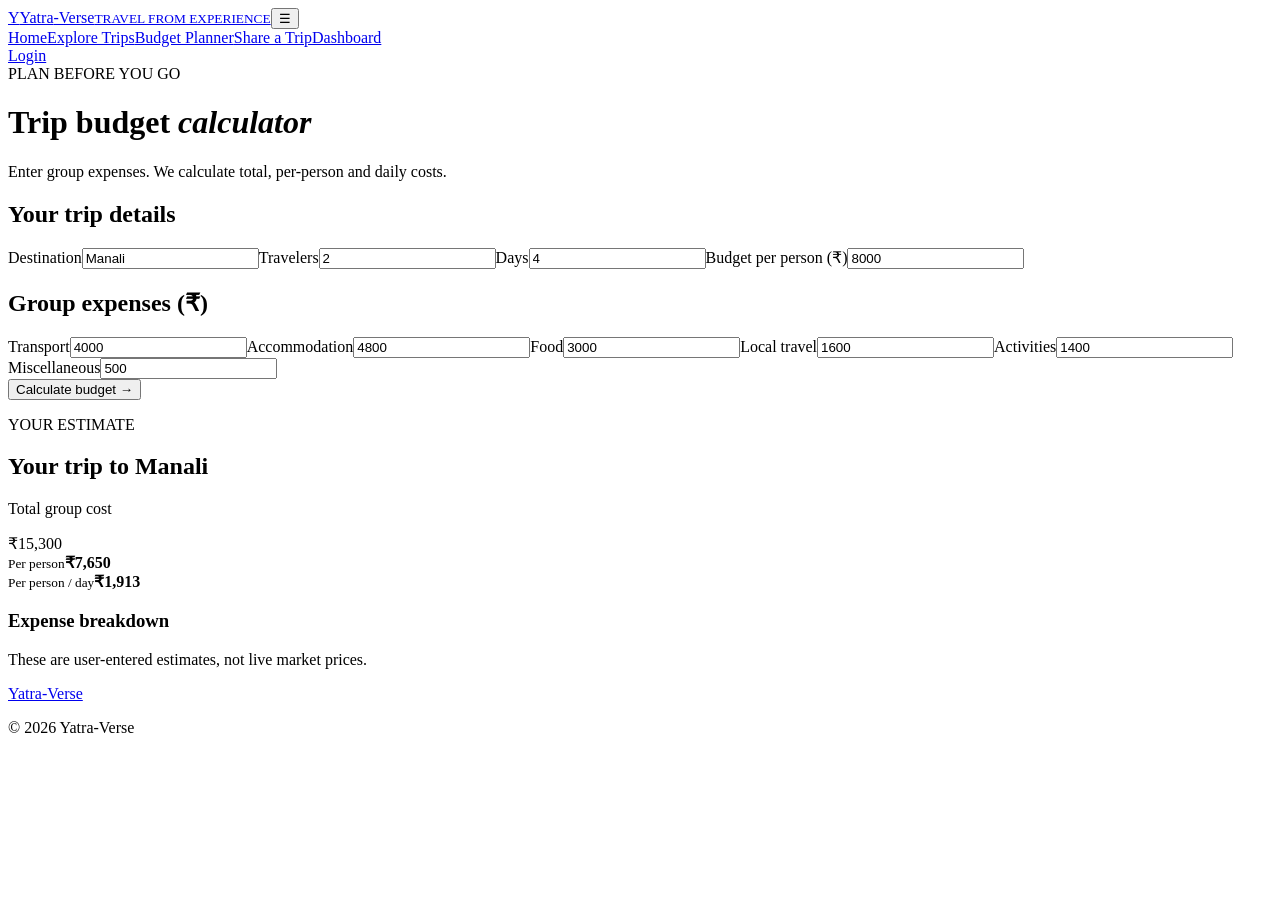
==== budget.html @ d926ccdd "Add files via upload" ====
<!DOCTYPE html><html lang="en"><head><meta charset="UTF-8"><meta name="viewport" content="width=device-width,initial-scale=1"><title>Budget Planner | Yatra-Verse</title><link rel="stylesheet" href="css/style.css"></head><body>
<header class="site-header"><a class="brand" href="index.html"><span class="brand-mark">Y</span><span>Yatra<span class="brand-red">-Verse</span><small>TRAVEL FROM EXPERIENCE</small></span></a><button class="menu-toggle">☰</button><nav class="nav"><a href="index.html">Home</a><a href="trips.html">Explore Trips</a><a class="active" href="budget.html">Budget Planner</a><a href="submit-trip.html">Share a Trip</a><a href="dashboard.html">Dashboard</a></nav><a class="btn btn-small" href="login.html">Login</a></header>
<main class="page-main"><div class="page-title"><span class="eyebrow">PLAN BEFORE YOU GO</span><h1>Trip budget <em>calculator</em></h1><p>Enter group expenses. We calculate total, per-person and daily costs.</p></div>
<div class="budget-layout"><form class="panel" id="budget-form"><h2>Your trip details</h2><div class="form-grid"><label>Destination<input id="b-destination" value="Manali" required></label><label>Travelers<input id="b-travelers" type="number" min="1" value="2" required></label><label>Days<input id="b-days" type="number" min="1" value="4" required></label><label>Budget per person (₹)<input id="b-limit" type="number" min="0" value="8000"></label></div><h2 class="subhead">Group expenses (₹)</h2><div class="form-grid"><label>Transport<input class="expense" id="b-transport" type="number" min="0" value="4000"></label><label>Accommodation<input class="expense" id="b-stay" type="number" min="0" value="4800"></label><label>Food<input class="expense" id="b-food" type="number" min="0" value="3000"></label><label>Local travel<input class="expense" id="b-local" type="number" min="0" value="1600"></label><label>Activities<input class="expense" id="b-activities" type="number" min="0" value="1400"></label><label>Miscellaneous<input class="expense" id="b-misc" type="number" min="0" value="500"></label></div><button class="btn full" type="submit">Calculate budget →</button><p class="error" id="budget-error"></p></form>
<section class="panel result-panel"><span class="eyebrow">YOUR ESTIMATE</span><h2 id="b-result-name">Your trip to Manali</h2><p class="muted">Total group cost</p><div class="big-number" id="b-total">₹15,300</div><div class="stats"><div><small>Per person</small><strong id="b-person">₹7,650</strong></div><div><small>Per person / day</small><strong id="b-daily">₹1,913</strong></div></div><p class="status" id="b-status"></p><h3>Expense breakdown</h3><div id="b-breakdown"></div><p class="demo-note">These are user-entered estimates, not live market prices.</p></section></div></main><footer class="footer"><a href="index.html">Yatra-Verse</a><p>© 2026 Yatra-Verse</p></footer><script src="js/app.js"></script></body></html>
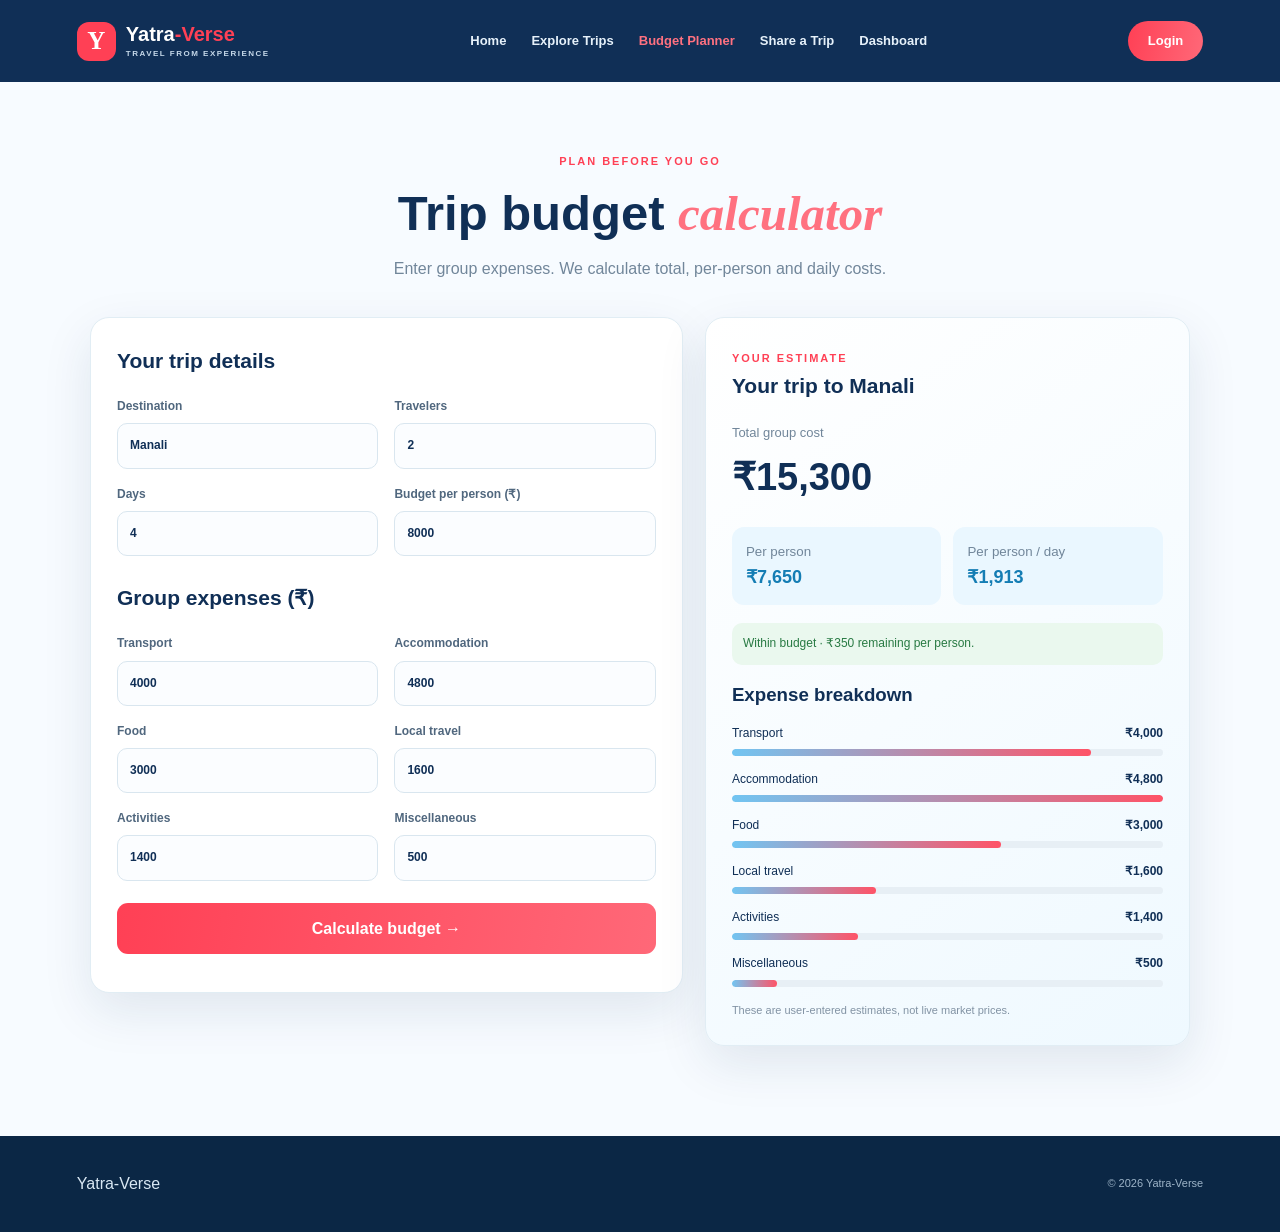
==== commit a9f806a1: "Fix stylesheet link and update result section" ====
--- a/budget.html
+++ b/budget.html
@@ -1,5 +1,5 @@
-<!DOCTYPE html><html lang="en"><head><meta charset="UTF-8"><meta name="viewport" content="width=device-width,initial-scale=1"><title>Budget Planner | Yatra-Verse</title><link rel="stylesheet" href="css/style.css"></head><body>
+<!DOCTYPE html><html lang="en"><head><meta charset="UTF-8"><meta name="viewport" content="width=device-width,initial-scale=1"><title>Budget Planner | Yatra-Verse</title><link rel="stylesheet" href="style.css"></head><body>
 <header class="site-header"><a class="brand" href="index.html"><span class="brand-mark">Y</span><span>Yatra<span class="brand-red">-Verse</span><small>TRAVEL FROM EXPERIENCE</small></span></a><button class="menu-toggle">☰</button><nav class="nav"><a href="index.html">Home</a><a href="trips.html">Explore Trips</a><a class="active" href="budget.html">Budget Planner</a><a href="submit-trip.html">Share a Trip</a><a href="dashboard.html">Dashboard</a></nav><a class="btn btn-small" href="login.html">Login</a></header>
 <main class="page-main"><div class="page-title"><span class="eyebrow">PLAN BEFORE YOU GO</span><h1>Trip budget <em>calculator</em></h1><p>Enter group expenses. We calculate total, per-person and daily costs.</p></div>
 <div class="budget-layout"><form class="panel" id="budget-form"><h2>Your trip details</h2><div class="form-grid"><label>Destination<input id="b-destination" value="Manali" required></label><label>Travelers<input id="b-travelers" type="number" min="1" value="2" required></label><label>Days<input id="b-days" type="number" min="1" value="4" required></label><label>Budget per person (₹)<input id="b-limit" type="number" min="0" value="8000"></label></div><h2 class="subhead">Group expenses (₹)</h2><div class="form-grid"><label>Transport<input class="expense" id="b-transport" type="number" min="0" value="4000"></label><label>Accommodation<input class="expense" id="b-stay" type="number" min="0" value="4800"></label><label>Food<input class="expense" id="b-food" type="number" min="0" value="3000"></label><label>Local travel<input class="expense" id="b-local" type="number" min="0" value="1600"></label><label>Activities<input class="expense" id="b-activities" type="number" min="0" value="1400"></label><label>Miscellaneous<input class="expense" id="b-misc" type="number" min="0" value="500"></label></div><button class="btn full" type="submit">Calculate budget →</button><p class="error" id="budget-error"></p></form>
-<section class="panel result-panel"><span class="eyebrow">YOUR ESTIMATE</span><h2 id="b-result-name">Your trip to Manali</h2><p class="muted">Total group cost</p><div class="big-number" id="b-total">₹15,300</div><div class="stats"><div><small>Per person</small><strong id="b-person">₹7,650</strong></div><div><small>Per person / day</small><strong id="b-daily">₹1,913</strong></div></div><p class="status" id="b-status"></p><h3>Expense breakdown</h3><div id="b-breakdown"></div><p class="demo-note">These are user-entered estimates, not live market prices.</p></section></div></main><footer class="footer"><a href="index.html">Yatra-Verse</a><p>© 2026 Yatra-Verse</p></footer><script src="js/app.js"></script></body></html>+<section class="panel result-panel"><span class="eyebrow">YOUR ESTIMATE</span><h2 id="b-result-name">Your trip to Manali</h2><p class="muted">Total group cost</p><div class="big-number" id="b-total">₹15,300</div><div class="stats"><div><small>Per person</small><strong id="b-person">₹7,650</strong></div><div><small>Per person / day</small><strong id="b-daily">₹1,913</strong></div></div><p class="status" id="b-status"></p><h3>Expense breakdown</h3><div id="b-breakdown"></div><p class="demo-note">These are user-entered estimates, not live market prices.</p></section></div></main><footer class="footer"><a href="index.html">Yatra-Verse</a><p>© 2026 Yatra-Verse</p></footer><script src="app.js"></script></body></html>
--- a/style.css
+++ b/style.css
@@ -0,0 +1,6 @@
+/* Yatra-Verse shared theme: red + light blue */
+:root{--navy:#102f56;--blue:#eaf7ff;--blue2:#bfe7ff;--red:#ff4055;--muted:#71869a;--white:#fff;--shadow:0 18px 50px rgba(16,47,86,.10)}
+*{box-sizing:border-box;margin:0;padding:0}html{scroll-behavior:smooth}body{font-family:"DM Sans",Arial,sans-serif;color:var(--navy);background:#f7fbff;line-height:1.6}button,input,select,textarea{font:inherit}a{color:inherit;text-decoration:none}.site-header{height:82px;padding:0 6%;display:flex;align-items:center;justify-content:space-between;background:#102f56;position:relative;z-index:10}.brand{display:flex;align-items:center;gap:10px;color:white;font-weight:800;font-size:20px;line-height:1.1}.brand small{display:block;font-size:8px;letter-spacing:1.5px;color:#c5d8e9;margin-top:5px}.brand-mark{display:grid;place-items:center;width:39px;height:39px;border-radius:12px;background:var(--red);color:white;font-family:Georgia;font-size:25px}.brand-red{color:var(--red)}.nav{display:flex;gap:25px}.nav a{color:#e6f1fa;font-size:13px;font-weight:700}.nav a:hover,.nav a.active{color:#ff7180}.btn{border:0;border-radius:11px;padding:13px 21px;background:linear-gradient(100deg,#ff4055,#ff6878);color:white;font-weight:800;display:inline-flex;align-items:center;justify-content:center;cursor:pointer;transition:.2s}.btn:hover{transform:translateY(-2px);box-shadow:0 10px 25px #ff405533}.btn-small{padding:10px 20px;border-radius:25px;font-size:13px}.btn-outline{background:white;color:var(--navy);border:1px solid #cfe3f2}.btn-white{background:white;color:var(--red)}.menu-toggle{display:none;background:none;border:0;color:white;font-size:25px}.hero{min-height:690px;display:grid;place-items:center;padding:100px 6% 80px;position:relative;isolation:isolate;background:url("https://images.unsplash.com/photo-1500530855697-b586d89ba3ee?auto=format&fit=crop&w=2200&q=85") center/cover}.hero-shade{position:absolute;inset:0;background:linear-gradient(90deg,#082b4de8,#082b4d9c);z-index:-1}.hero-content{width:min(1100px,100%);text-align:center;color:white}.eyebrow{font-size:11px;letter-spacing:2px;font-weight:800;color:var(--red)}.eyebrow.light{color:#bfe7ff}.hero h1{font-size:clamp(42px,6vw,76px);line-height:1.08;margin:20px auto;max-width:850px}.hero h1 em,.page-title em,.section-head em,.auth-card h1 em{font-family:"Playfair Display",Georgia,serif;color:#ff7180}.hero-content>p{max-width:650px;margin:0 auto 28px;color:#e4eef7}.planner-panel{display:grid;grid-template-columns:1.4fr .7fr .7fr 1fr auto;gap:12px;align-items:end;padding:20px;background:#ffffffef;border-radius:20px;box-shadow:var(--shadow);text-align:left;color:var(--navy)}label{display:flex;flex-direction:column;gap:7px;font-size:12px;font-weight:700;color:#50677e}input,select,textarea{width:100%;padding:12px;border:1px solid #d9e6ef;border-radius:10px;background:#fbfdff;color:var(--navy);outline:none}input:focus,select:focus,textarea:focus{border-color:#62b9ed;box-shadow:0 0 0 3px #62b9ed22}.demo-note{font-size:11px;color:#8293a4;margin-top:15px}.section{padding:85px 6%}.soft{background:linear-gradient(180deg,#f7fbff,#eaf7ff)}.section-head,.page-title{text-align:center;max-width:720px;margin:0 auto 42px}.section-head h2,.page-title h1{font-size:clamp(32px,4vw,49px);line-height:1.15;margin:12px 0;color:var(--navy)}.section-head p,.page-title p{color:var(--muted);margin-top:14px}.feature-grid,.trip-grid{display:grid;grid-template-columns:repeat(3,minmax(0,1fr));gap:22px;max-width:1120px;margin:0 auto}.feature,.panel,.trip-card{background:white;border:1px solid #e1edf4;border-radius:19px;padding:26px;box-shadow:var(--shadow)}.feature-icon{width:55px;height:55px;display:grid;place-items:center;background:var(--blue);border-radius:15px;font-size:25px;margin-bottom:17px}.feature h3{margin-bottom:8px}.feature p,.trip-card p{color:var(--muted);font-size:13px}.trip-card{padding:0;overflow:hidden}.trip-card img{width:100%;height:190px;object-fit:cover;display:block}.trip-card-body{padding:20px}.trip-card h3{margin-bottom:6px}.trip-meta{display:flex;justify-content:space-between;gap:10px;margin:15px 0;color:#54718a;font-size:12px}.trip-price{font-weight:800;color:var(--red)}.trip-card .btn{width:100%;margin-top:8px}.center{text-align:center;margin-top:32px}.cta{padding:55px 8%;background:linear-gradient(110deg,#10365e,#17648e);display:flex;justify-content:space-between;align-items:center;gap:25px;color:white}.cta h2{font-size:32px;margin:8px 0}.cta p{color:#c9e0f0}.footer{background:#0b2745;color:#d9e8f4;padding:35px 6%;display:flex;justify-content:space-between;align-items:center;gap:20px;flex-wrap:wrap}.footer>div{display:flex;gap:20px;font-size:13px}.footer p{font-size:11px;color:#9db4c8}.brand-footer{font-size:18px}.page-main{min-height:75vh;padding:65px 6% 90px}.page-title{margin-bottom:35px}.filter-bar{display:flex;gap:12px;max-width:1120px;margin:0 auto 25px}.filter-bar input{max-width:420px}.filter-bar select{max-width:260px}.narrow{max-width:850px;margin:auto}.budget-layout{display:grid;grid-template-columns:1.1fr .9fr;gap:22px;max-width:1100px;margin:auto;align-items:start}.panel h2{font-size:21px;margin-bottom:20px}.subhead{margin-top:25px}.form-grid{display:grid;grid-template-columns:repeat(2,minmax(0,1fr));gap:16px}.form-grid .wide{grid-column:1/-1}.full{width:100%;margin-top:22px}.result-panel{background:linear-gradient(145deg,#fff,#eff9ff)}.muted{color:var(--muted);font-size:13px}.big-number{font-size:38px;font-weight:800;margin:3px 0 20px}.stats{display:grid;grid-template-columns:1fr 1fr;gap:12px;margin-bottom:18px}.stats>div{padding:14px;border-radius:12px;background:#eaf7ff}.stats small,.stats strong{display:block}.stats small{color:var(--muted)}.stats strong{font-size:18px;color:#147db4}.status{padding:11px;border-radius:10px;background:#eaf8ee;color:#287a43;font-size:12px;margin:15px 0}.status.over{background:#fff0ed;color:#b8333e}.bar-row{margin:14px 0}.bar-label{display:flex;justify-content:space-between;font-size:12px;margin-bottom:6px}.bar-track{height:7px;background:#e7eff5;border-radius:9px;overflow:hidden}.bar-fill{height:100%;background:linear-gradient(90deg,#71c5f2,#ff5367);border-radius:9px}.error{color:#c62828;font-size:12px;margin-top:12px}.auth-body{min-height:100vh;background:linear-gradient(130deg,#0d3155dd,#0d3155aa),url("https://images.unsplash.com/photo-1501785888041-af3ef285b470?auto=format&fit=crop&w=1800&q=80") center/cover}.auth-brand{position:absolute;top:28px;left:6%}.auth-wrap{min-height:100vh;display:grid;place-items:center;padding:100px 18px 35px}.auth-card{width:min(450px,100%);background:#ffffffed;backdrop-filter:blur(15px);border-radius:22px;padding:35px;box-shadow:0 25px 70px #001c3d55}.auth-card h1{font-size:32px;line-height:1.2;margin:12px 0}.auth-card label{margin-top:17px}.auth-switch{text-align:center;margin-top:20px;font-size:13px}.auth-switch a,.back-link{color:#e5485a;font-weight:800}.back-link{display:block;text-align:center;margin-top:17px;font-size:12px}.dashboard-grid{display:grid;grid-template-columns:1fr 1fr;gap:20px;margin-bottom:22px}.saved-item{padding:12px 0;border-bottom:1px solid #edf1f5;font-size:13px}.saved-item:last-child{border:0}
+@media(max-width:950px){.nav{gap:13px}.nav a{font-size:12px}.planner-panel{grid-template-columns:repeat(2,1fr)}.planner-panel .btn{grid-column:1/-1}.budget-layout{grid-template-columns:1fr}.feature-grid,.trip-grid{grid-template-columns:repeat(2,minmax(0,1fr))}}
+@media(max-width:700px){.site-header{height:72px}.menu-toggle{display:block;margin-left:auto;margin-right:12px}.nav{display:none;position:absolute;top:72px;left:4%;right:4%;padding:20px;background:#102f56;border-radius:0 0 16px 16px;flex-direction:column;gap:18px}.nav.open{display:flex}.site-header>.btn{padding:9px 14px}.hero{min-height:720px;padding:95px 5% 65px}.planner-panel{grid-template-columns:1fr 1fr}.planner-panel label:first-child{grid-column:1/-1}.feature-grid,.trip-grid,.dashboard-grid{grid-template-columns:1fr}.cta{align-items:flex-start;flex-direction:column}.footer{flex-direction:column;text-align:center}.footer>div{flex-wrap:wrap;justify-content:center}.filter-bar{flex-direction:column}.filter-bar input,.filter-bar select{max-width:none}}
+@media(max-width:430px){.planner-panel{grid-template-columns:1fr}.planner-panel label:first-child{grid-column:auto}.auth-card{padding:25px 20px}.form-grid{grid-template-columns:1fr}.form-grid .wide{grid-column:auto}.big-number{font-size:32px}}
